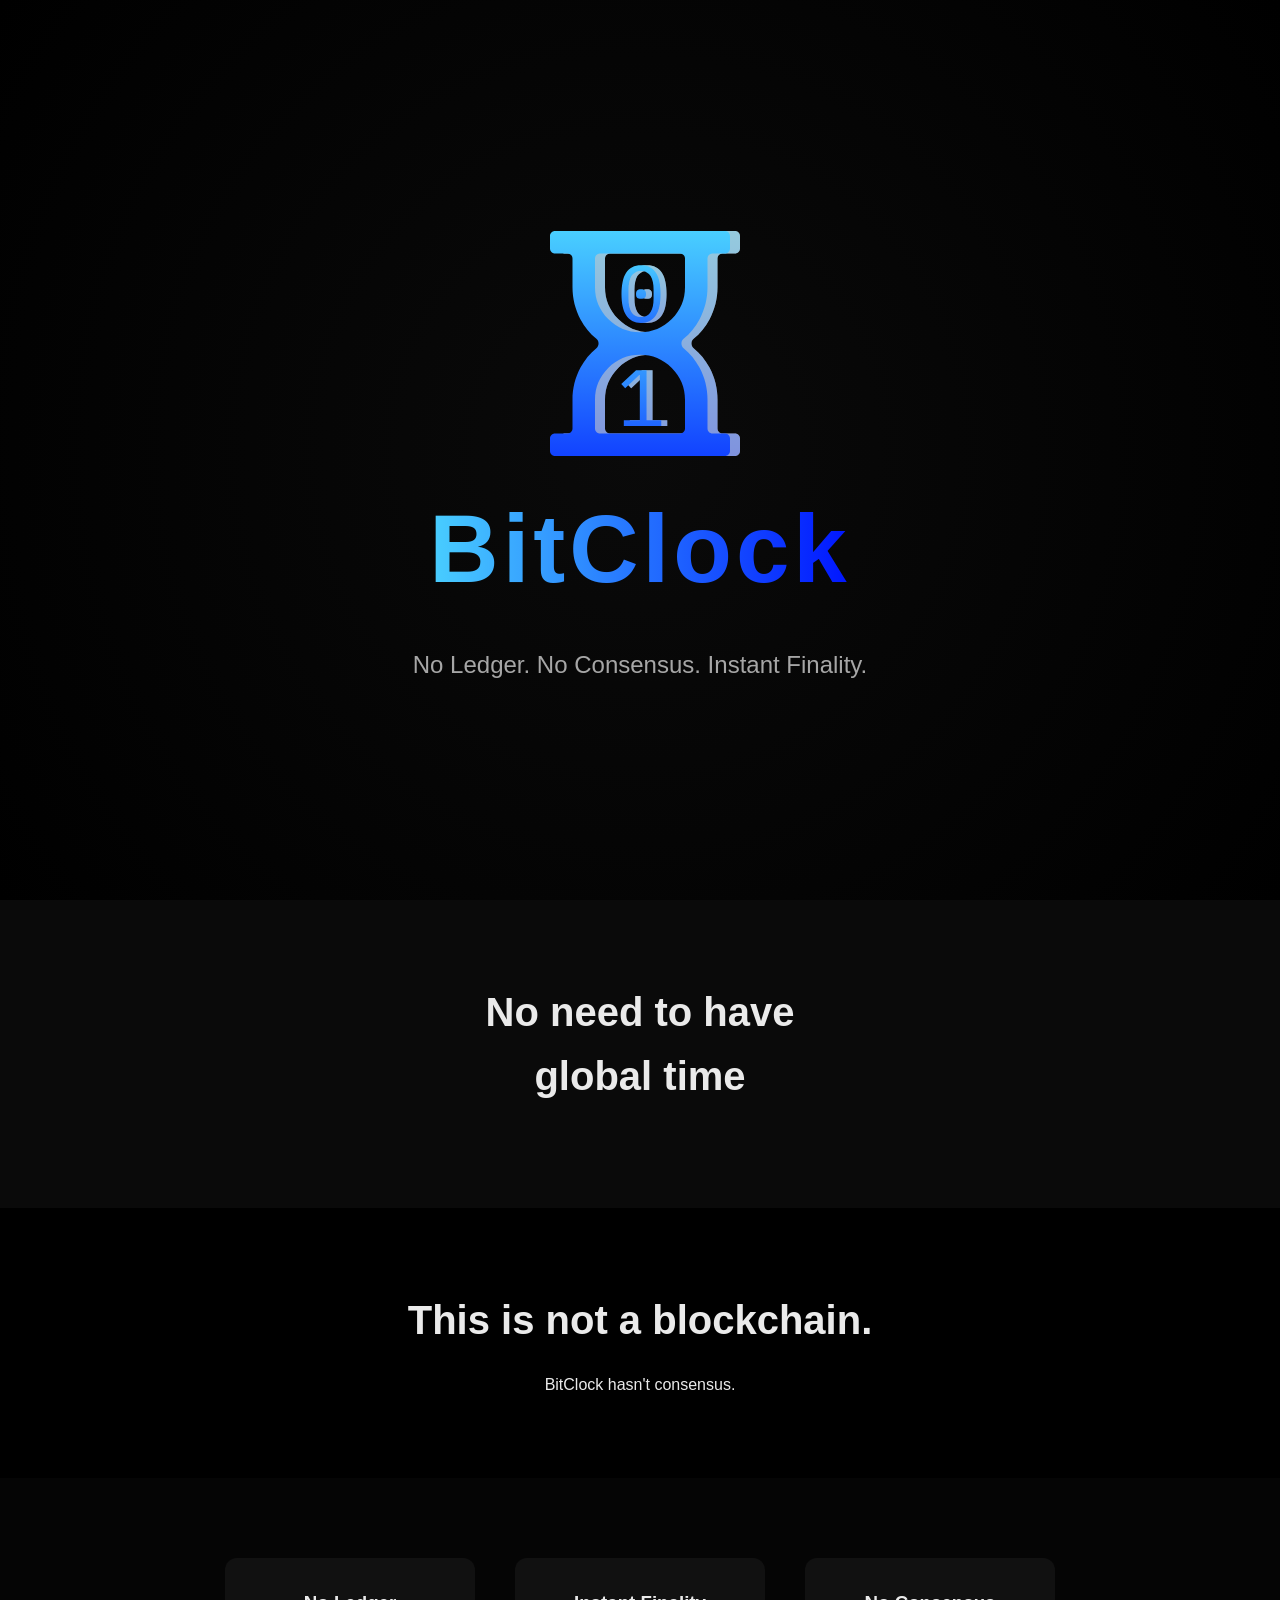
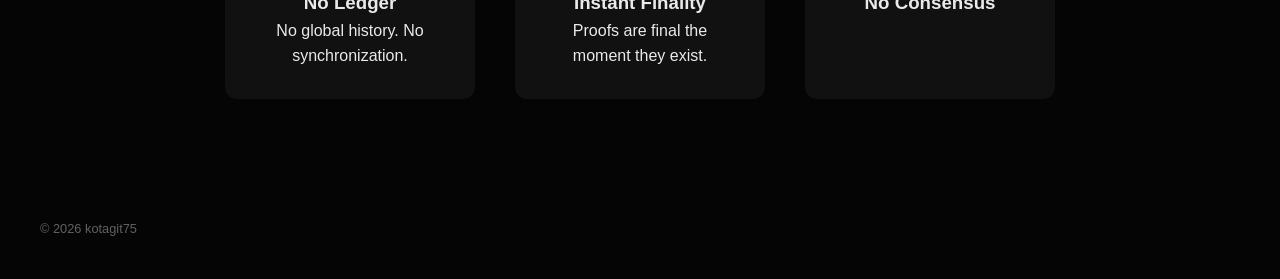
==== index.html @ 0818aef2 "update index.html" ====
<!DOCTYPE html>
<html lang="en">
<head>
  <meta charset="UTF-8">
  <title>BitClock</title>
  <link rel="stylesheet" href="style.css">
</head>
<body>

<section class="hero">
  <img src="./icon.svg" alt="BitClock Logo" class="logo">
  <h1>BitClock</h1>
  <p class="tagline">
    No Ledger. No Consensus. Instant Finality.
  </p>
</section>

<section class="statement">
  <h2>No need to have <br>global time</h2>
  <p>
  </p>
</section>

<section class="solution">
  <h2>This is not a blockchain.</h2>
  <p>
    BitClock hasn't consensus.
  </p>
</section>

<section class="features">
  <div class="card">
    <h3>No Ledger</h3>
    <p>No global history. No synchronization.</p>
  </div>
  <div class="card">
    <h3>Instant Finality</h3>
    <p>Proofs are final the moment they exist.</p>
  </div>
  <div class="card">
    <h3>No Consensus</h3>
    <p></p>
  </div>
</section>

<footer>
  <p>© 2026 kotagit75</p>
</footer>

</body>
</html>
---- style.css ----
* {
  margin: 0;
  padding: 0;
  box-sizing: border-box;
  font-family: "Helvetica Neue", sans-serif;
}

body {
  background: #050505;
  color: #eaeaea;
  line-height: 1.6;
}

/* HERO */
.hero {
  height: 100vh;
  display: flex;
  flex-direction: column;
  justify-content: center;
  align-items: center;
  background: radial-gradient(circle at center, #0a0a0a, #000);
  padding: 20px;
  text-align: center;
}

.hero h1 {
  font-size: 6rem;
  letter-spacing: 4px;
  background: linear-gradient(90deg, #49cfff, #0015ff);
  -webkit-background-clip: text;
  color: transparent;
}

.tagline {
  margin-top: 20px;
  font-size: 1.5rem;
  opacity: 0.7;
}

/* SECTION */
section {
  padding: 80px 20px;
  text-align: center;
}

h2 {
  font-size: 2.5rem;
  margin-bottom: 20px;
}

.statement {
  background: #0a0a0a;
}

.solution {
  background: #000;
}

/* FEATURES */
.features {
  display: flex;
  justify-content: center;
  gap: 40px;
  flex-wrap: wrap;
}

.card {
  background: #111;
  padding: 30px;
  border-radius: 12px;
  width: 250px;
  transition: 0.3s;
}

.card:hover {
  transform: translateY(-10px);
  background: #1a1a1a;
}

/* MECHANISM */
.mechanism ol {
  max-width: 600px;
  margin: auto;
  text-align: left;
}

/* QUOTE */
.quote {
  font-size: 2rem;
  font-style: italic;
  opacity: 0.6;
}

/* FOOTER */
footer {
  padding: 40px;
  font-size: 0.8rem;
  opacity: 0.4;
}

@media (max-width: 768px) {

  .hero h1 {
    font-size: 3rem;
  }

  .tagline {
    font-size: 1.1rem;
  }

  h2 {
    font-size: 1.8rem;
  }

  section {
    padding: 60px 15px;
  }
  .features {
    flex-direction: column;
    align-items: center;
  }

  .card {
    width: 90%;
    max-width: 320px;
  }

  .quote {
    font-size: 1.3rem;
  }

  .mechanism ol {
    padding-left: 20px;
  }
}
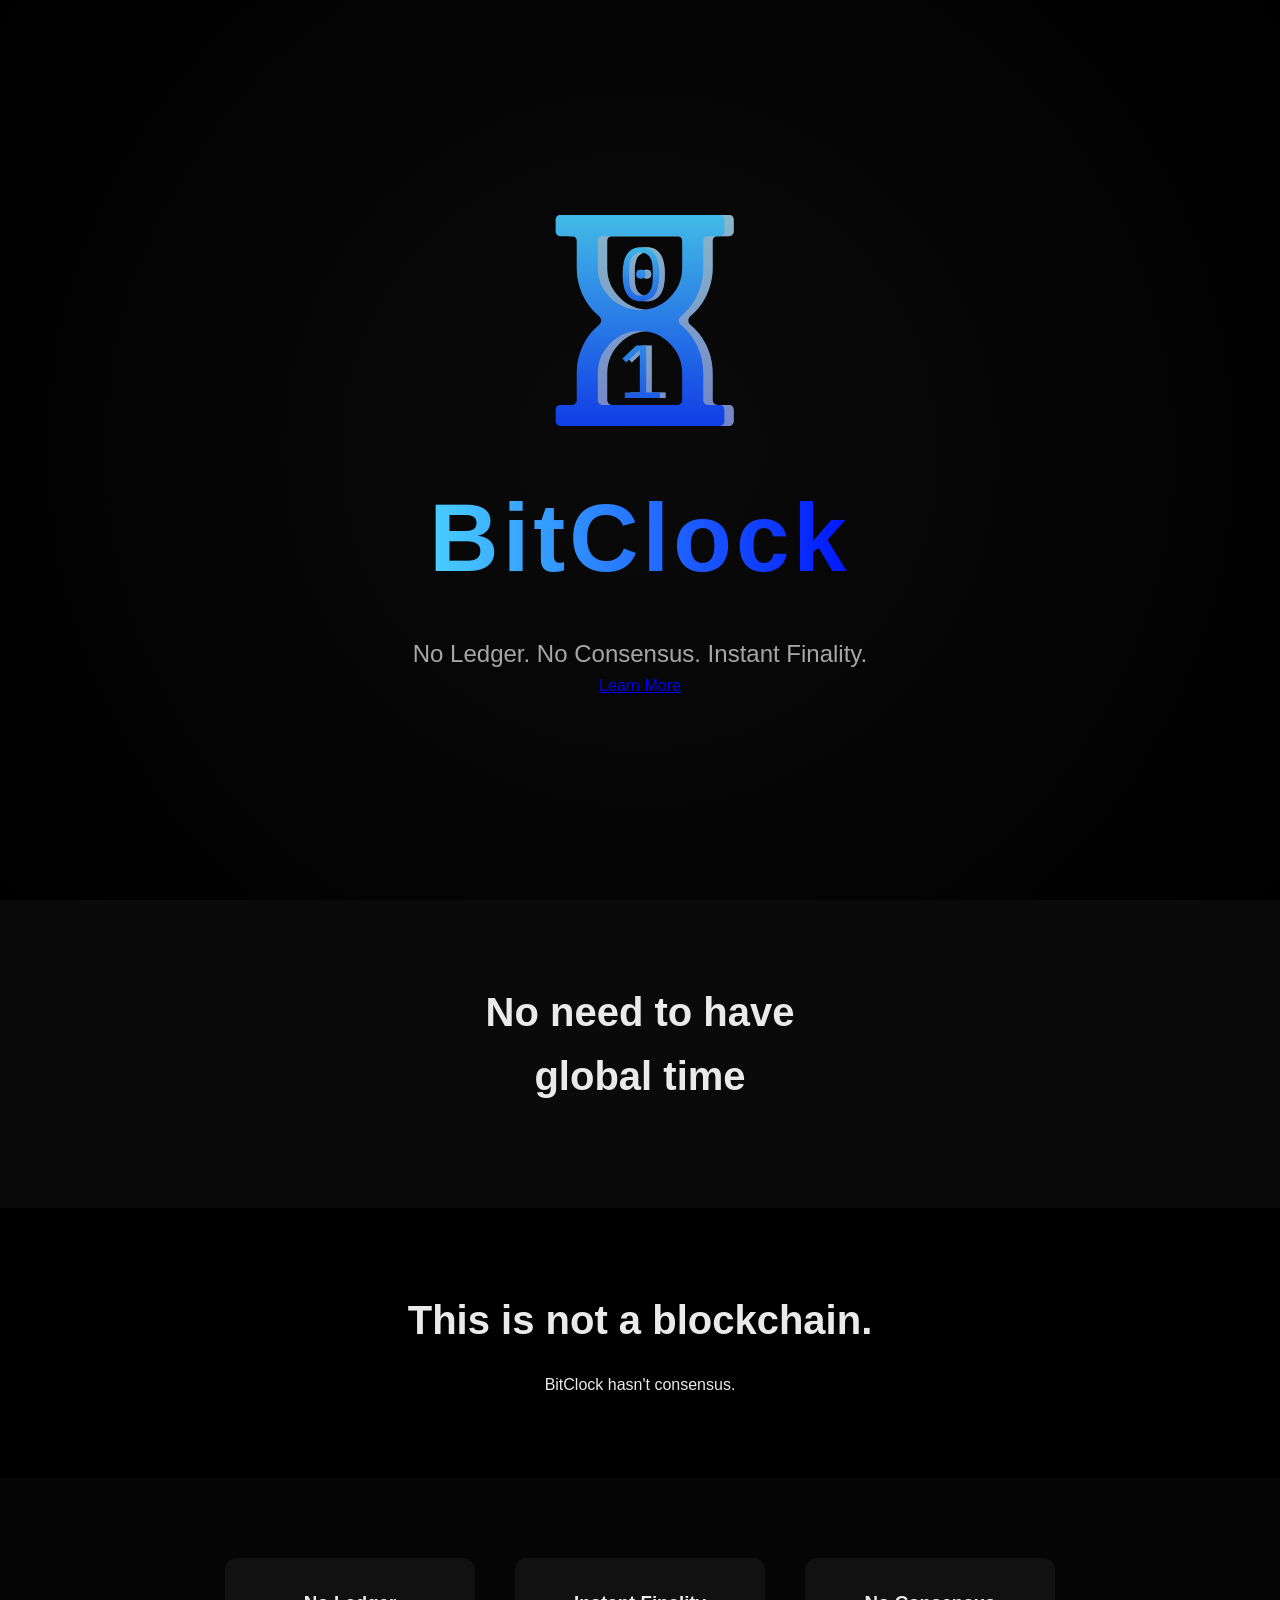
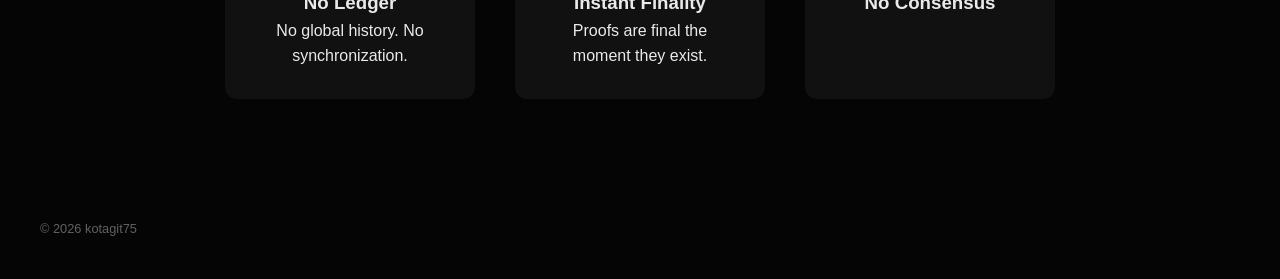
==== commit e113dc3c: "Update index.html" ====
--- a/index.html
+++ b/index.html
@@ -13,6 +13,9 @@
   <p class="tagline">
     No Ledger. No Consensus. Instant Finality.
   </p>
+  <a href="https://github.com/kotagit75/bitclock" class="btn">
+    Learn More
+  </a>
 </section>
 
 <section class="statement">
--- a/style.css
+++ b/style.css
@@ -97,6 +97,11 @@
   font-size: 0.8rem;
   opacity: 0.4;
 }
+.logo {
+  width: 240px;
+  margin-bottom: 20px;
+  opacity: 0.9;
+}
 
 @media (max-width: 768px) {
 
@@ -132,4 +137,7 @@
   .mechanism ol {
     padding-left: 20px;
   }
-}+  .logo {
+    width: 80px;
+  }
+}
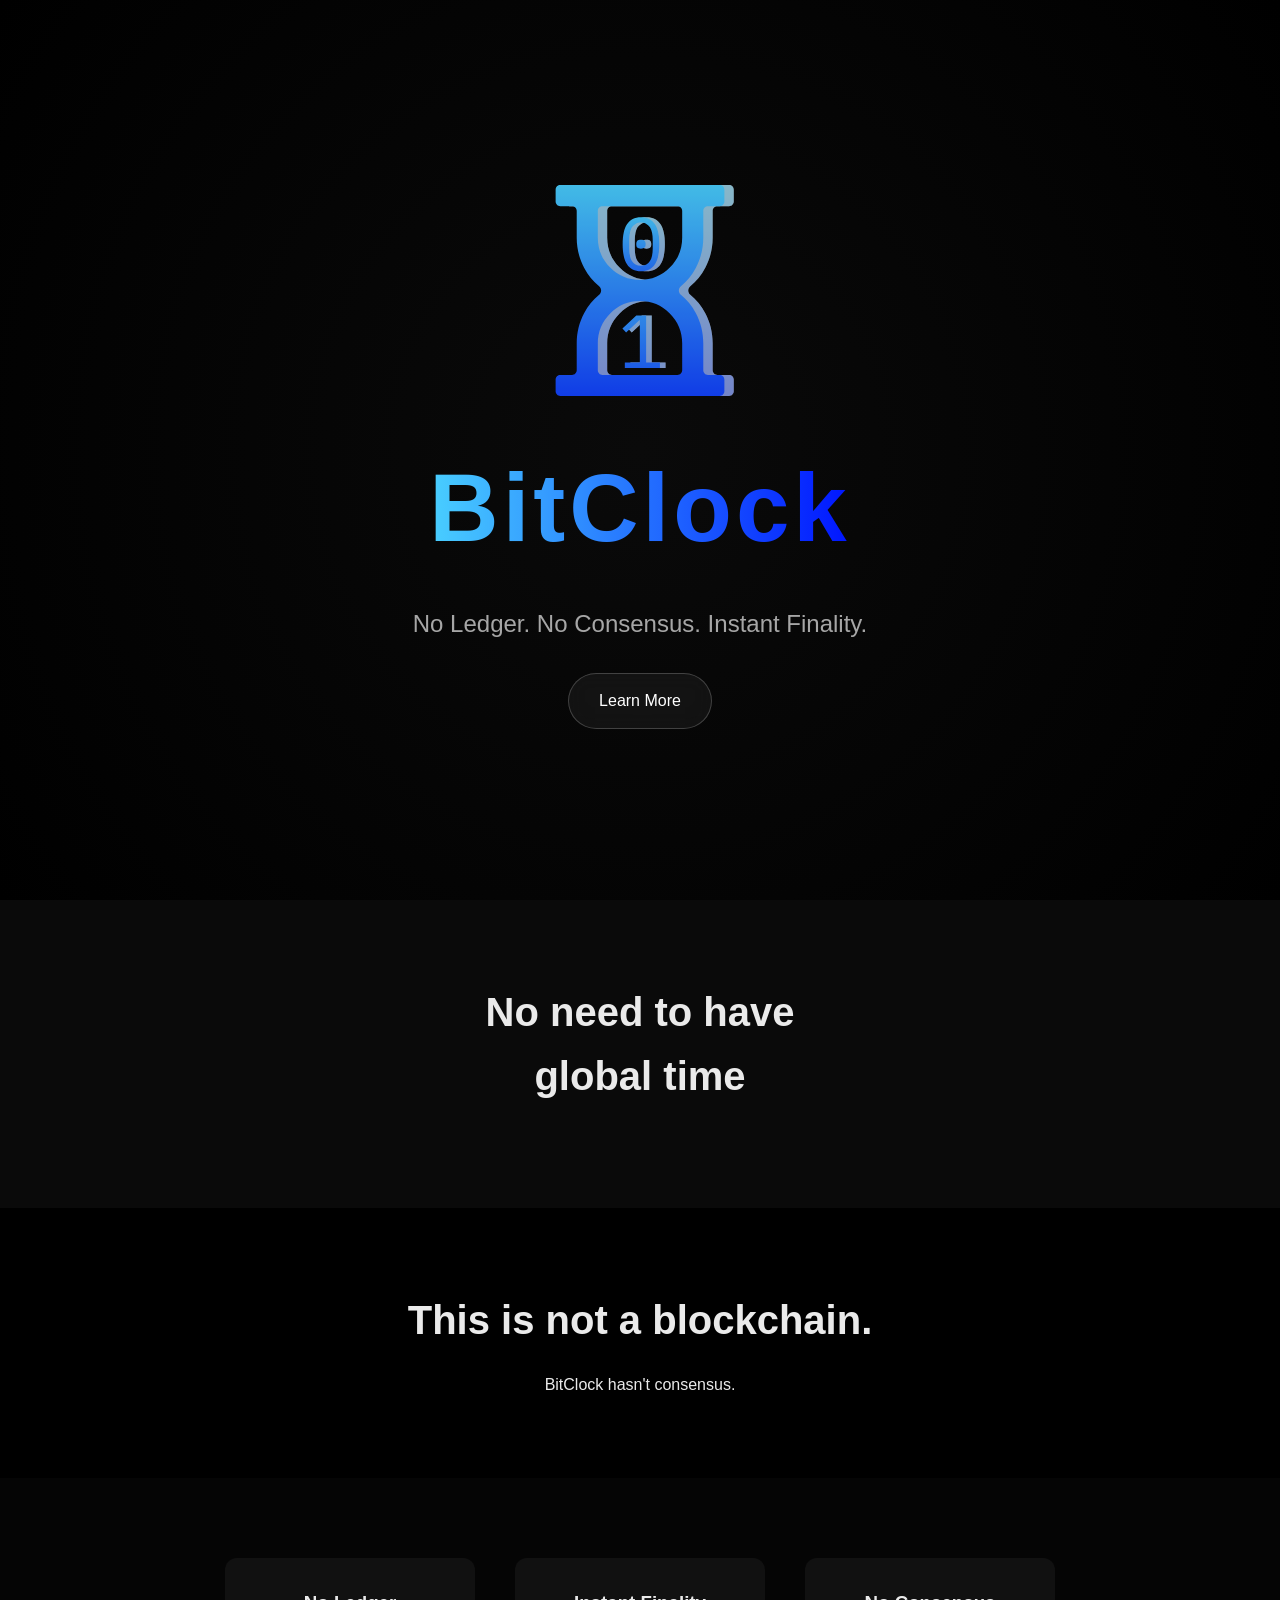
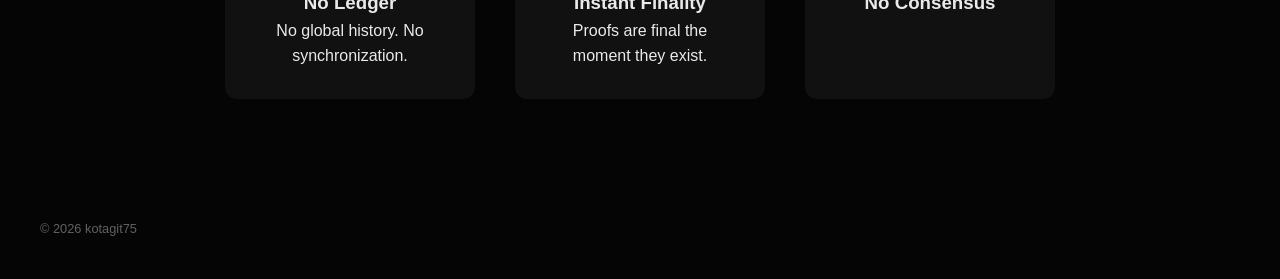
==== commit f2ed3fe9: "Add viewport meta tag to index.html Add viewport meta tag for responsive design" ====
--- a/index.html
+++ b/index.html
@@ -4,6 +4,7 @@
   <meta charset="UTF-8">
   <title>BitClock</title>
   <link rel="stylesheet" href="style.css">
+  <meta name="viewport" content="width=device-width, initial-scale=1.0">
 </head>
 <body>
 
--- a/style.css
+++ b/style.css
@@ -103,6 +103,30 @@
   opacity: 0.9;
 }
 
+.btn {
+  display: inline-block;
+  margin-top: 30px;
+  padding: 14px 30px;
+
+  color: #fff;
+  text-decoration: none;
+  font-weight: 500;
+
+  border: 1px solid rgba(255,255,255,0.2);
+  border-radius: 999px;
+
+  background: rgba(255,255,255,0.05);
+  backdrop-filter: blur(10px);
+
+  transition: all 0.3s ease;
+}
+
+.btn:hover {
+  background: linear-gradient(90deg, #49cfff, #0015ff);
+  border-color: transparent;
+  transform: translateY(-2px);
+}
+
 @media (max-width: 768px) {
 
   .hero h1 {
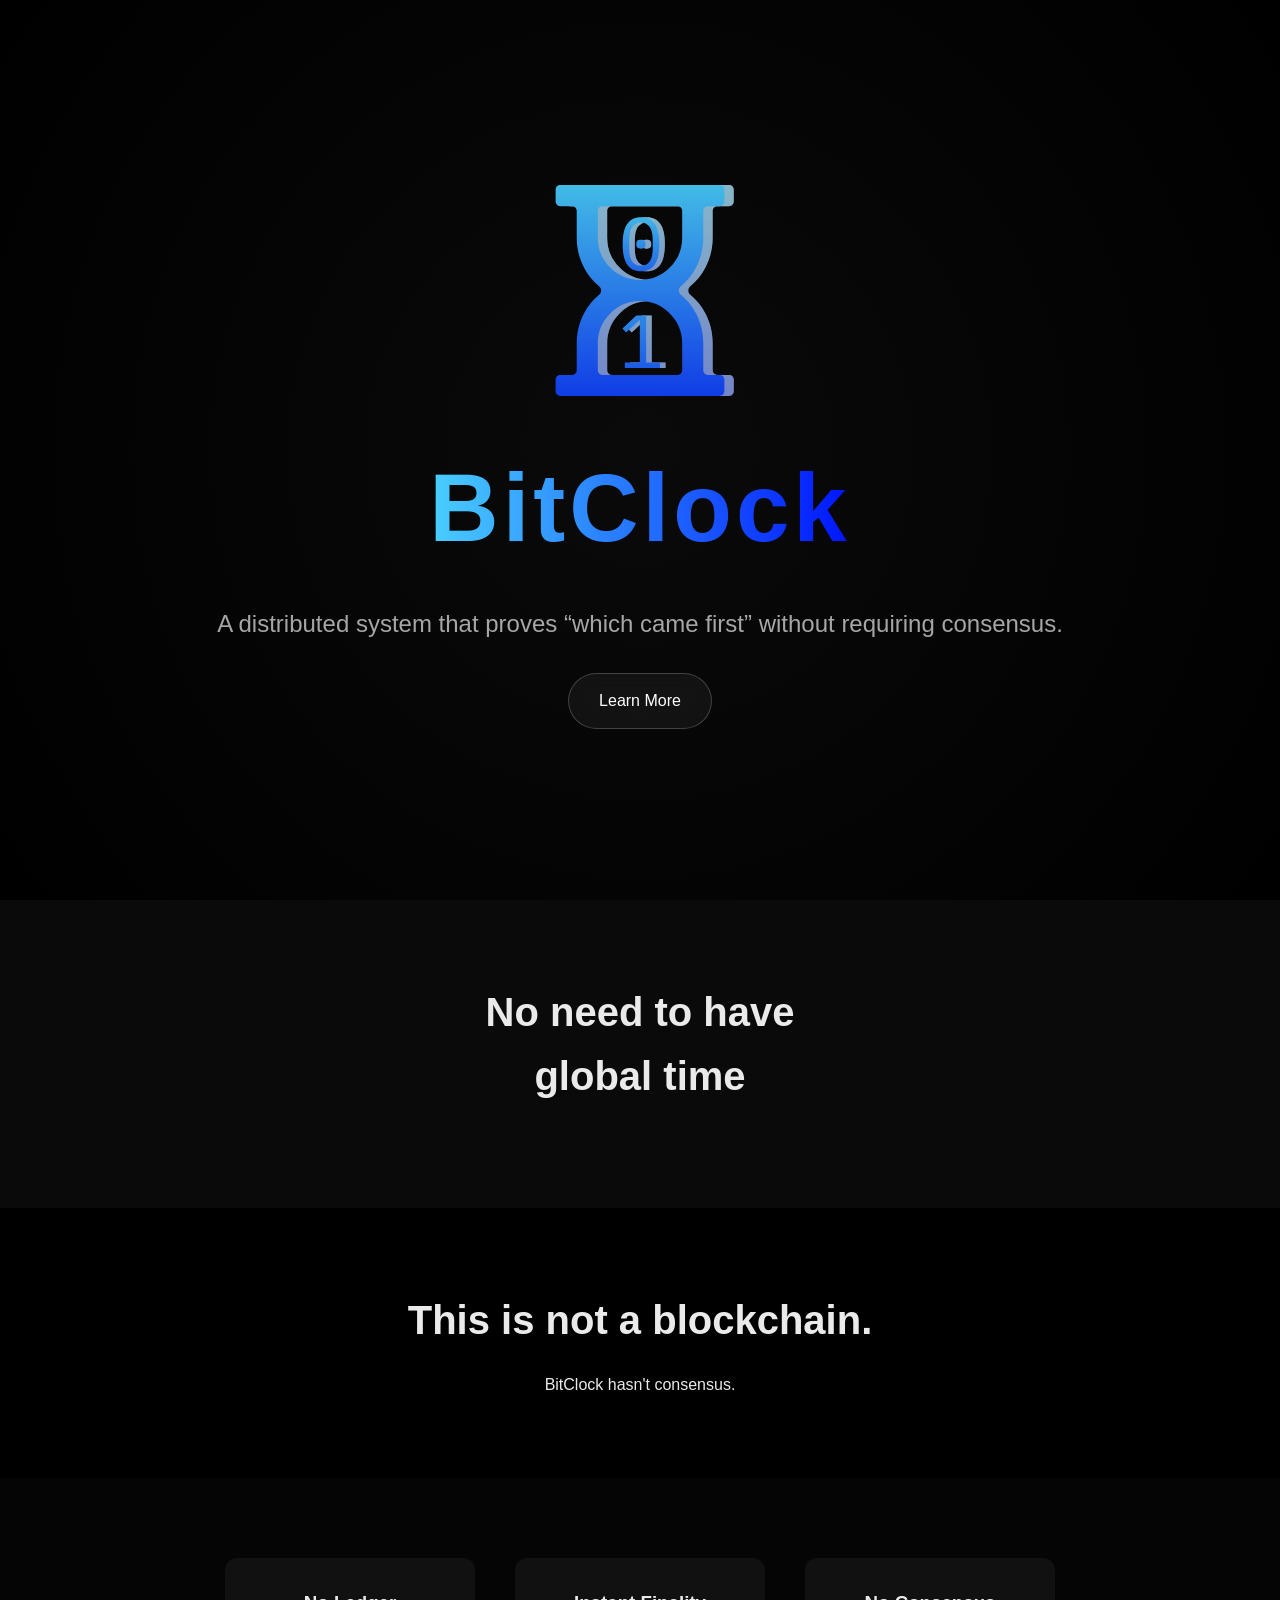
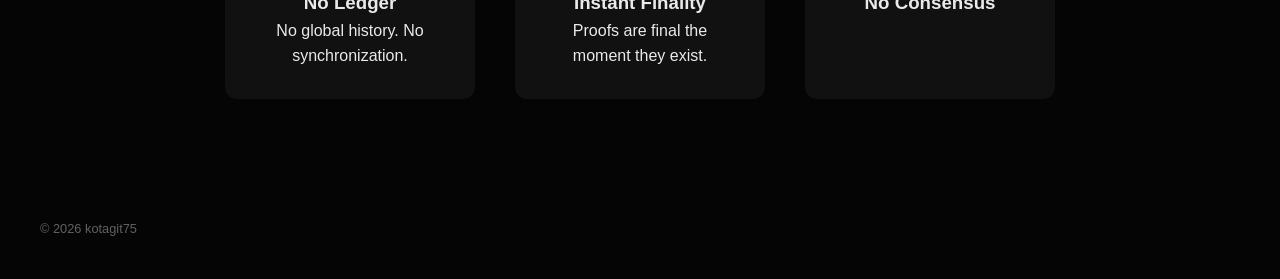
==== commit 01a3bebf: "Update tagline in index.html" ====
--- a/index.html
+++ b/index.html
@@ -5,6 +5,8 @@
   <title>BitClock</title>
   <link rel="stylesheet" href="style.css">
   <meta name="viewport" content="width=device-width, initial-scale=1.0">
+  <meta property="og:description" content="a ledger-free distributed timestamp system">
+  <link rel="shortcut　icon" href="./favicon.png">
 </head>
 <body>
 
@@ -12,7 +14,7 @@
   <img src="./icon.svg" alt="BitClock Logo" class="logo">
   <h1>BitClock</h1>
   <p class="tagline">
-    No Ledger. No Consensus. Instant Finality.
+    A distributed system that proves “which came first” without requiring consensus. 
   </p>
   <a href="https://github.com/kotagit75/bitclock" class="btn">
     Learn More
